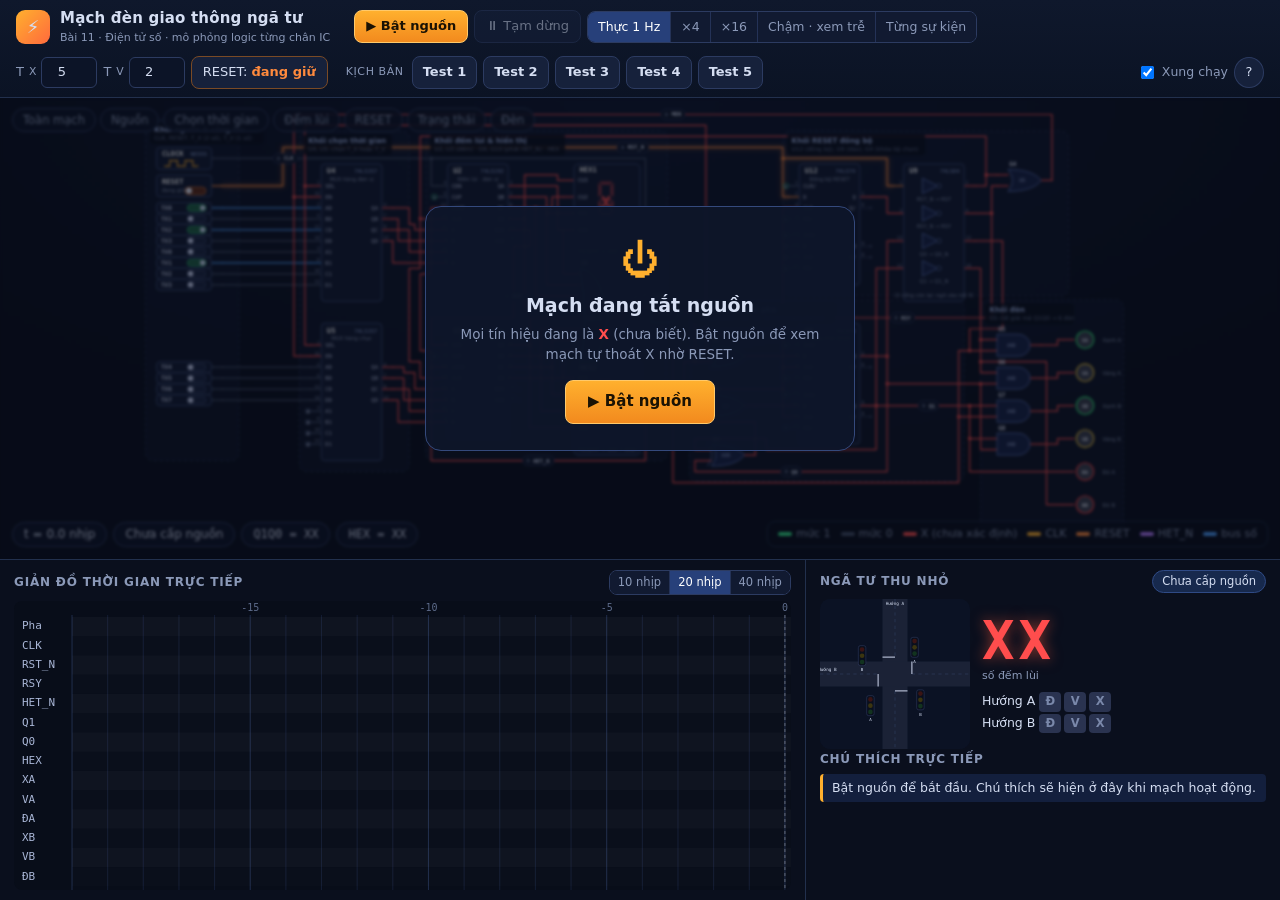
==== index.html @ ba851fd9 "Thêm mô phỏng sống mạch đèn giao thông ngã tư (Bài 11 – ĐTS) Web tĩnh: sơ đồ 2D chạy bằng bộ mô phỏn" ====
<!doctype html>
<html lang="vi">
<head>
<meta charset="utf-8">
<meta name="viewport" content="width=device-width,initial-scale=1">
<title>Mô phỏng sống · Mạch đèn giao thông ngã tư (Bài 11 – ĐTS)</title>
<meta name="description" content="Sơ đồ khối sống của mạch điều khiển đèn giao thông ngã tư: bộ mô phỏng logic thực chạy trên từng chân IC.">
<link rel="icon" href="data:image/svg+xml,%3Csvg xmlns=%27http://www.w3.org/2000/svg%27 viewBox=%270 0 32 32%27%3E%3Crect width=%2732%27 height=%2732%27 rx=%277%27 fill=%27%23f28a1e%27/%3E%3Cpath d=%27M18 4L8 18h7l-1 10 10-14h-7z%27 fill=%27%231a1204%27/%3E%3C/svg%3E">
<link rel="stylesheet" href="css/style.css">
<link rel="stylesheet" href="css/app.css">
</head>
<body>
<div id="app">
  <header id="top">
    <div class="brand">
      <div class="logo">⚡</div>
      <div><h1>Mạch đèn giao thông ngã tư</h1><p>Bài 11 · Điện tử số · mô phỏng logic từng chân IC</p></div>
    </div>

    <div class="ctl-group" id="runctl">
      <button id="btnPower" class="btn primary">▶ Bật nguồn</button>
      <button id="btnPause" class="btn" disabled>⏸ Tạm dừng</button>
      <div class="seg" id="speedSeg" role="group" aria-label="Tốc độ">
        <button data-mode="real" class="on" title="1 nhịp CLK / giây">Thực 1 Hz</button>
        <button data-mode="x4" title="4 nhịp / giây">×4</button>
        <button data-mode="x16" title="16 nhịp / giây">×16</button>
        <button data-mode="slow" title="Chậm: nhìn rõ độ trễ lan truyền của từng cổng">Chậm · xem trễ</button>
        <button data-mode="step" title="Bước từng sự kiện">Từng sự kiện</button>
      </div>
      <button id="btnStep" class="btn" hidden>⏭ Sự kiện kế</button>
      <button id="btnEdge" class="btn" hidden>⏭ Cạnh CLK kế</button>
    </div>

    <div class="ctl-group" id="paramctl">
      <label class="fld">T<sub>X</sub> <input id="inTX" type="number" min="1" max="99" value="5"></label>
      <label class="fld">T<sub>V</sub> <input id="inTV" type="number" min="1" max="9" value="2"></label>
      <button id="btnReset" class="btn warn" title="Giữ / nhả RESET">RESET: <b>đang giữ</b></button>
    </div>

    <div class="ctl-group" id="testctl">
      <span class="lbl">Kịch bản</span>
      <button class="btn test" data-test="1">Test 1</button>
      <button class="btn test" data-test="2">Test 2</button>
      <button class="btn test" data-test="3">Test 3</button>
      <button class="btn test" data-test="4">Test 4</button>
      <button class="btn test" data-test="5">Test 5</button>
    </div>
    <div class="ctl-group right">
      <label class="chk"><input id="chkPulse" type="checkbox" checked> Xung chạy</label>
      <button id="btnHelp" class="btn ghost">?</button>
    </div>
  </header>

  <main>
    <section id="circuitWrap">
      <svg id="circuit" role="img" aria-label="Sơ đồ mạch đèn giao thông"></svg>

      <div id="statusStrip">
        <span class="chip" id="stTime">t = 0 nhịp</span>
        <span class="chip" id="stPhase">Chưa cấp nguồn</span>
        <span class="chip mono" id="stState">Q1Q0 = XX</span>
        <span class="chip mono" id="stCount">HEX = XX</span>
      </div>

      <div id="zoomBar">
        <button data-focus="">Toàn mạch</button>
        <button data-focus="src">Nguồn</button>
        <button data-focus="mux">Chọn thời gian</button>
        <button data-focus="cnt">Đếm lùi</button>
        <button data-focus="rst">RESET</button>
        <button data-focus="sta">Trạng thái</button>
        <button data-focus="led">Đèn</button>
      </div>

      <div id="legend">
        <span><i style="background:#35e58a"></i>mức 1</span>
        <span><i style="background:#445069"></i>mức 0</span>
        <span><i class="xb" style="background:#ff4d4d"></i>X (chưa xác định)</span>
        <span><i style="background:#ffb02e"></i>CLK</span>
        <span><i style="background:#ff8a3d"></i>RESET</span>
        <span><i style="background:#b57cff"></i>HET_N</span>
        <span><i style="background:#4ea1ff"></i>bus số</span>
      </div>

      <aside id="card" hidden>
        <button id="cardClose" aria-label="Đóng">×</button>
        <div id="cardBody"></div>
      </aside>

      <div id="powerOverlay">
        <div class="pw">
          <div class="pw-ico">⏻</div>
          <h2>Mạch đang tắt nguồn</h2>
          <p>Mọi tín hiệu đang là <b class="x">X</b> (chưa biết). Bật nguồn để xem mạch tự thoát X nhờ RESET.</p>
          <button id="btnPower2" class="btn primary big">▶ Bật nguồn</button>
        </div>
      </div>
    </section>

    <section id="bottom">
      <div id="timingBox" class="panel">
        <div class="ph"><h3>Giản đồ thời gian trực tiếp</h3>
          <div class="seg small" id="winSeg"><button data-win="10">10 nhịp</button><button data-win="20" class="on">20 nhịp</button><button data-win="40">40 nhịp</button></div>
        </div>
        <canvas id="timing"></canvas>
      </div>

      <div id="sideBox" class="panel">
        <div class="ph"><h3>Ngã tư thu nhỏ</h3><span id="phaseTag" class="tag">—</span></div>
        <div id="isecRow">
          <svg id="isec" viewBox="0 0 360 360"></svg>
          <div id="isecInfo">
            <div class="big-hex" id="bigHex">--</div>
            <div class="cap" id="bigCap">số đếm lùi</div>
            <div id="lampText"></div>
          </div>
        </div>
        <div class="ph"><h3>Chú thích trực tiếp</h3></div>
        <ul id="captions"></ul>
      </div>
    </section>
  </main>
</div>

<div id="tip" hidden></div>
<div id="helpModal" hidden>
  <div class="modal">
    <button id="helpClose" class="x" aria-label="Đóng">×</button>
    <h2>Cách xem sơ đồ sống</h2>
    <ul>
      <li><b>Bật nguồn</b>: mọi dây ban đầu là <span class="redx">X</span> (chưa biết); mạch đang bị giữ RESET nên sau 2–3 nhịp tất cả về giá trị rõ ràng.</li>
      <li><b>Màu dây</b>: xanh lá = mức 1, xám = mức 0, đỏ nhấp nháy = X. CLK màu hổ phách, RESET màu cam, HET_N màu tím, bus số màu xanh dương.</li>
      <li><b>Chạm vào IC hoặc dây</b> để mở thẻ chi tiết (chức năng, bảng chân đang sống). Bấm vào huy hiệu tròn trên dây để xem một tín hiệu.</li>
      <li><b>Công tắc</b> TX/TV và nút RESET ở cột trái bấm được, như trên LogicWorks. Ô T<sub>X</sub>, T<sub>V</sub> trên thanh điều khiển cũng đặt các công tắc này.</li>
      <li><b>Chậm · xem trễ</b>: bỏ qua khoảng lặng, chỉ chạy chậm khi còn tín hiệu đang lan truyền để thấy từng cổng đổi theo độ trễ. <b>Từng sự kiện</b>: bấm để đi tới sự kiện kế tiếp.</li>
      <li><b>Test 1–5</b> chạy lại các kịch bản kiểm thử trong báo cáo, đồng thời tự kiểm tra kết quả.</li>
      <li>Cuộn chuột để phóng to, kéo để di chuyển, bấm đúp để về toàn mạch.</li>
    </ul>
  </div>
</div>

<script src="js/circuit.js"></script>
<script src="js/engine.js"></script>
<script src="js/layout.js"></script>
<script src="js/routes.js"></script>
<script src="js/render.js"></script>
<script src="js/timing.js"></script>
<script src="js/intersection.js"></script>
<script src="js/tests.js"></script>
<script src="js/app.js"></script>
</body>
</html>
---- css/style.css ----
:root{
  --bg:#0a0f1d; --panel:#111a2e; --panel2:#0e1627; --line:#22304d; --txt:#d5def2; --dim:#8b99b8; --mute:#5d6b8a;
  --amber:#ffb02e; --green:#35e58a; --blue:#4ea1ff; --purple:#b57cff; --orange:#ff8a3d; --red:#ff4d4d; --off:#445069;
}
*{box-sizing:border-box}
html,body{margin:0;height:100%;background:var(--bg);color:var(--txt);font:14px/1.45 "Inter","Segoe UI",system-ui,-apple-system,Roboto,Arial,sans-serif}
button{font:inherit;color:inherit;cursor:pointer}
code,.mono{font-family:"JetBrains Mono","Fira Code",ui-monospace,Menlo,Consolas,monospace}

/* ---------- SVG sơ đồ ---------- */
svg text{font-family:"JetBrains Mono","Fira Code",ui-monospace,Menlo,Consolas,monospace;fill:var(--txt);user-select:none}
.frame-box{fill:rgba(20,32,58,.35);stroke:#2b3c60;stroke-width:1.2;stroke-dasharray:6 5}
.frame-pill{fill:#0a0f1d;opacity:.88;stroke:none;pointer-events:none}
.frame-lbl{pointer-events:none}
.frame-title{font-size:13px;font-weight:700;fill:#9fb4e6;font-family:"Inter","Segoe UI",system-ui,sans-serif}
.frame-sub{font-size:10.5px;fill:var(--mute);font-family:"Inter","Segoe UI",system-ui,sans-serif}
.ic-box,.hex-box{fill:#121b33;stroke:#40527f;stroke-width:1.5}
.comp{cursor:pointer}
.comp:hover .ic-box,.comp:hover .hex-box,.comp:hover .gate-body{stroke:#7fa7ff}
.comp.sel .ic-box,.comp.sel .hex-box,.comp.sel .gate-body{stroke:#ffd23a;stroke-width:2.4}
.ic-title{font-size:13px;font-weight:700;fill:#fff}
.ic-part{font-size:10px;fill:#8fa7dd}
.ic-sub{font-size:9.5px;fill:var(--dim);font-family:"Inter","Segoe UI",system-ui,sans-serif}
.ic-split{stroke:#2e3d63;stroke-width:1;stroke-dasharray:3 3}
.pin-name{font-size:10px;fill:#c3cdec}
.pin-num{font-size:8px;fill:#7f8db0}
.gate-body{fill:#18244a;stroke:#5a74b8;stroke-width:1.6}
.gate-xor{fill:none;stroke:#5a74b8;stroke-width:1.6}
.gate-bubble{fill:#0a0f1d;stroke:#5a74b8;stroke-width:1.5}
.gate-type{font-size:9px;fill:#9fb0dd}
.gate-id{font-size:11px;font-weight:700;fill:#e6ecff}
.tie{stroke:#5a6a8e;stroke-width:1.6}
.tie-box{fill:#18233f;stroke:#4a5b82;stroke-width:1}
.tie-box-ONE{stroke:#35e58a}.tie-box-ZERO{stroke:#5a6a8e}
.tie-txt{font-size:7.5px;fill:#d5def2;font-weight:700}
.open{stroke:#3a4666;stroke-width:1.4}.open-dot{fill:#3a4666}

/* dây */
.net .w{fill:none;stroke:var(--off);stroke-width:2.2;stroke-linejoin:round;stroke-linecap:round;pointer-events:none}
.net .g{fill:none;stroke:var(--on);stroke-width:7;opacity:0;stroke-linejoin:round;pointer-events:none;filter:url(#glow)}
.net .hit{fill:none;stroke:transparent;stroke-width:10;pointer-events:stroke;cursor:pointer}
.net .dot{fill:var(--off)}
.net[data-act="1"] .w{stroke:var(--on)} .net[data-act="1"] .g{opacity:.28} .net[data-act="1"] .dot{fill:var(--on)}
.net[data-act="X"] .w{stroke:#ff4d4d;animation:xb .7s steps(2,start) infinite} .net[data-act="X"] .dot{fill:#ff4d4d}
.net.hl .w{stroke-width:3.6;stroke:#fff}.net.hl[data-act="1"] .w{stroke:var(--on);stroke-width:4}
@keyframes xb{50%{opacity:.25}}
.xblink{animation:xb .7s steps(2,start) infinite}

/* probe */
.probe{cursor:pointer}
.probe-box{fill:#0c1326;stroke:#3a4a78;stroke-width:1}
.probe-txt{font-size:10px;fill:#e0e8ff;font-weight:600}
.probe-dot{fill:#3b4660}
.probe:hover .probe-box{stroke:#9bb8ff}

/* LED 7 đoạn */
.seg{fill:#241a1a;stroke:none}
.seg.on{fill:#ff5b3a;filter:drop-shadow(0 0 4px #ff5b3a)}
.seg.segx{fill:#ff4d4d;opacity:.5;animation:xb .7s steps(2,start) infinite}
.hex-x{font-size:30px;fill:#ff4d4d;font-weight:700}
/* đèn */
.lamp-body{stroke-width:2}.lamp-txt{font-size:10px;font-weight:700;fill:#0a0f1d;paint-order:stroke;stroke:#fff;stroke-width:0}
.lamp text.lamp-txt{fill:#e8eefc;font-size:9px}
/* nguồn */
.clk-icon{fill:none;stroke:var(--amber);stroke-width:2}
.sw-label{font-size:11px;font-weight:700;fill:#cdd8f5}
.sw-track{fill:#1a2542;stroke:#4a5b82}.sw-track.on{fill:#1f5f45;stroke:var(--green)}
.sw-knob{fill:#cfd9f7}
.btn-track{fill:#2b3558;stroke:#6b7aa6}.btn-track.held{fill:#5a2a1a;stroke:var(--orange)}.btn-track.rel{fill:#1f5f45;stroke:var(--green)}
.btn-knob{fill:#e7eeff}
.pulse{pointer-events:none;filter:drop-shadow(0 0 3px currentColor)}

/* ---------- khung trang ---------- */
#app{display:grid;grid-template-rows:auto 1fr;height:100vh}
---- css/app.css ----
#app{display:grid;grid-template-rows:auto 1fr;height:100vh;min-height:640px}
#top{display:flex;flex-wrap:wrap;gap:10px 18px;align-items:center;padding:8px 16px;background:linear-gradient(#0f182c,#0b1324);border-bottom:1px solid var(--line)}
.brand{display:flex;gap:10px;align-items:center;margin-right:6px}
.logo{width:34px;height:34px;border-radius:9px;background:linear-gradient(135deg,#ffb02e,#ff6a3d);display:grid;place-items:center;font-size:18px}
.brand h1{margin:0;font-size:15px;letter-spacing:.2px}.brand p{margin:0;font-size:11px;color:var(--dim)}
.ctl-group{display:flex;gap:6px;align-items:center;flex-wrap:wrap}.ctl-group.right{margin-left:auto}
.lbl{font-size:11px;color:var(--dim);text-transform:uppercase;letter-spacing:.6px;margin-right:2px}
.btn{background:#16213b;border:1px solid #2c3b61;border-radius:8px;padding:6px 11px;font-size:13px;transition:.15s}
.btn:hover:not(:disabled){background:#1e2c4d;border-color:#4a6199}
.btn:disabled{opacity:.45;cursor:default}
.btn.primary{background:linear-gradient(#ffb02e,#f28a1e);border-color:#ffc96a;color:#1a1204;font-weight:700}
.btn.primary:hover:not(:disabled){background:linear-gradient(#ffc050,#ff9a2e)}
.btn.warn{border-color:#7a4a25}.btn.warn b{color:var(--orange)}.btn.warn.rel b{color:var(--green)}
.btn.test{padding:6px 10px;font-weight:600}.btn.test.run{border-color:var(--amber);color:var(--amber)}
.btn.ghost{width:30px;padding:5px 0;border-radius:50%}
.btn.big{font-size:15px;padding:10px 22px}
.seg{display:inline-flex;border:1px solid #2c3b61;border-radius:8px;overflow:hidden}
.seg button{background:#111a31;border:0;border-right:1px solid #243257;padding:6px 10px;font-size:12.5px;color:var(--dim)}
.seg button:last-child{border-right:0}.seg button.on{background:#27407a;color:#fff}.seg button:hover:not(.on){background:#17233f}
.seg.small button{padding:3px 8px;font-size:11.5px}
.fld{display:flex;align-items:center;gap:5px;font-size:13px;color:var(--dim)}
.fld input{width:56px;background:#0c1427;border:1px solid #2c3b61;border-radius:6px;color:var(--txt);padding:5px 6px;font:inherit;text-align:center}
.chk{font-size:12.5px;color:var(--dim);display:flex;gap:5px;align-items:center}

main{display:grid;grid-template-rows:minmax(380px,1fr) 340px;min-height:0}
#circuitWrap{position:relative;min-height:0;background:radial-gradient(1200px 500px at 50% 0%,#0e1730,#0a0f1d 70%);border-bottom:1px solid var(--line);overflow:hidden}
#circuit{width:100%;height:100%;display:block;cursor:grab;touch-action:none}
#circuit:active{cursor:grabbing}
#statusStrip{position:absolute;left:12px;bottom:12px;display:flex;gap:6px;flex-wrap:wrap}
.chip{background:rgba(14,22,42,.9);border:1px solid #2c3b61;border-radius:999px;padding:3px 11px;font-size:12px}
#zoomBar{position:absolute;left:12px;top:10px;display:flex;gap:4px;flex-wrap:wrap}
#zoomBar button{background:rgba(14,22,42,.88);border:1px solid #2c3b61;border-radius:999px;padding:3px 10px;font-size:11.5px;color:var(--dim)}
#zoomBar button:hover{color:#fff;border-color:#4a6199}
#legend{position:absolute;right:12px;bottom:12px;display:flex;gap:10px;font-size:11px;color:var(--dim);background:rgba(10,15,29,.78);padding:4px 10px;border-radius:8px;border:1px solid #1c2845}
#legend i{display:inline-block;width:14px;height:4px;border-radius:2px;margin-right:4px;vertical-align:middle}
#legend i.xb{animation:xb .7s steps(2,start) infinite}
#card{position:absolute;top:44px;right:12px;width:350px;max-height:calc(100% - 100px);overflow:auto;background:rgba(14,22,42,.97);border:1px solid #34497c;border-radius:12px;padding:14px 16px;box-shadow:0 12px 40px rgba(0,0,0,.5);z-index:5}
#card h4{margin:0 0 2px;font-size:16px}#card .sub{color:var(--dim);font-size:12px;margin-bottom:8px}
#card p{margin:6px 0;font-size:13px}
#cardClose{position:absolute;right:8px;top:6px;background:none;border:0;color:var(--dim);font-size:22px;line-height:1}
#card table{width:100%;border-collapse:collapse;font-size:12px;margin-top:6px}
#card td,#card th{padding:3px 6px;border-bottom:1px solid #1d2a47;text-align:left}
#card th{color:var(--dim);font-weight:500}
.v0{color:#8b99b8}.v1{color:var(--green);font-weight:700}.vX{color:var(--red);font-weight:700}
.ok{color:var(--green)}.bad{color:var(--red)}
.checks{list-style:none;padding:0;margin:8px 0}.checks li{padding:3px 0 3px 22px;position:relative;font-size:12.5px}
.checks li:before{content:"✓";position:absolute;left:0;color:var(--green);font-weight:700}.checks li.bad:before{content:"✗";color:var(--red)}
.seg7{font-size:11px}
#powerOverlay{position:absolute;inset:0;background:rgba(6,10,20,.55);backdrop-filter:blur(1.5px);display:grid;place-items:center;z-index:8}
#powerOverlay.hide{display:none}
.pw{background:rgba(14,22,42,.96);border:1px solid #34497c;border-radius:16px;padding:26px 34px;text-align:center;max-width:430px}
.pw-ico{font-size:38px;color:var(--amber)}.pw h2{margin:4px 0 6px;font-size:19px}.pw p{color:var(--dim);margin:0 0 16px;font-size:13.5px}.pw .x{color:var(--red)}
.redx{color:var(--red);font-weight:700}

#bottom{display:grid;grid-template-columns:minmax(0,1.7fr) minmax(360px,1fr);gap:0;min-height:0}
.panel{padding:8px 14px 10px;min-height:0;display:flex;flex-direction:column;border-right:1px solid var(--line)}
.panel:last-child{border-right:0}
.ph{display:flex;align-items:center;justify-content:space-between;gap:8px;margin:2px 0 6px}
.ph h3{margin:0;font-size:12px;text-transform:uppercase;letter-spacing:.8px;color:var(--dim);font-weight:600}
#timing{flex:1;width:100%;min-height:0;border-radius:8px;background:#080d19}
.tag{font-size:11.5px;padding:2px 9px;border-radius:999px;background:#17294d;border:1px solid #2f4a85}
#sideBox{overflow:hidden}
#isecRow{display:flex;gap:12px;align-items:center}
#isec{width:150px;height:150px;flex:none;border-radius:10px;background:#0b1224}
#isecInfo{flex:1;min-width:0}
.big-hex{font:700 54px/1 "JetBrains Mono",ui-monospace,monospace;color:#ff5b3a;text-shadow:0 0 14px rgba(255,91,58,.55);letter-spacing:4px}
.big-hex.x{color:var(--red);animation:xb .7s steps(2,start) infinite}
.cap{font-size:11px;color:var(--dim);margin-bottom:6px}
#lampText{font-size:12.5px;line-height:1.7}
.lt{display:inline-block;min-width:22px;text-align:center;border-radius:4px;padding:0 4px;margin-right:3px;font-weight:700;font-size:11.5px;color:#0a0f1d}
.lt.g{background:#2bff7a}.lt.y{background:#ffd23a}.lt.r{background:#ff4040}.lt.n{background:#2a3350;color:#7a88aa}
#captions{list-style:none;margin:0;padding:0;font-size:12.5px;display:flex;flex-direction:column;gap:5px;flex:1;min-height:0;overflow:auto}
#captions li{padding:5px 9px;background:#0e1730;border-left:3px solid #35508f;border-radius:4px;animation:fadein .35s}
#captions li:first-child{border-left-color:var(--amber);background:#131f3d}
#captions li .t{color:var(--mute);font-family:ui-monospace,monospace;font-size:11px;margin-right:6px}
@keyframes fadein{from{opacity:0;transform:translateY(-4px)}to{opacity:1}}
#tip{position:fixed;z-index:30;pointer-events:none;background:#0b1326;border:1px solid #3a5190;border-radius:8px;padding:6px 10px;font-size:12px;max-width:260px;box-shadow:0 6px 20px rgba(0,0,0,.5)}
#tip b{color:#fff}
#helpModal{position:fixed;inset:0;background:rgba(5,8,16,.7);display:grid;place-items:center;z-index:40}
#helpModal[hidden]{display:none}
.modal{background:#101a31;border:1px solid #34497c;border-radius:14px;padding:22px 26px;max-width:640px;position:relative}
.modal h2{margin:0 0 8px}.modal li{margin:7px 0;color:#c4cfe8}.modal .x{position:absolute;right:12px;top:8px;background:none;border:0;color:var(--dim);font-size:24px}
[hidden]{display:none!important}
@media (max-width:1100px){#bottom{grid-template-columns:1fr}main{grid-template-rows:minmax(340px,60vh) auto}#app{height:auto}}
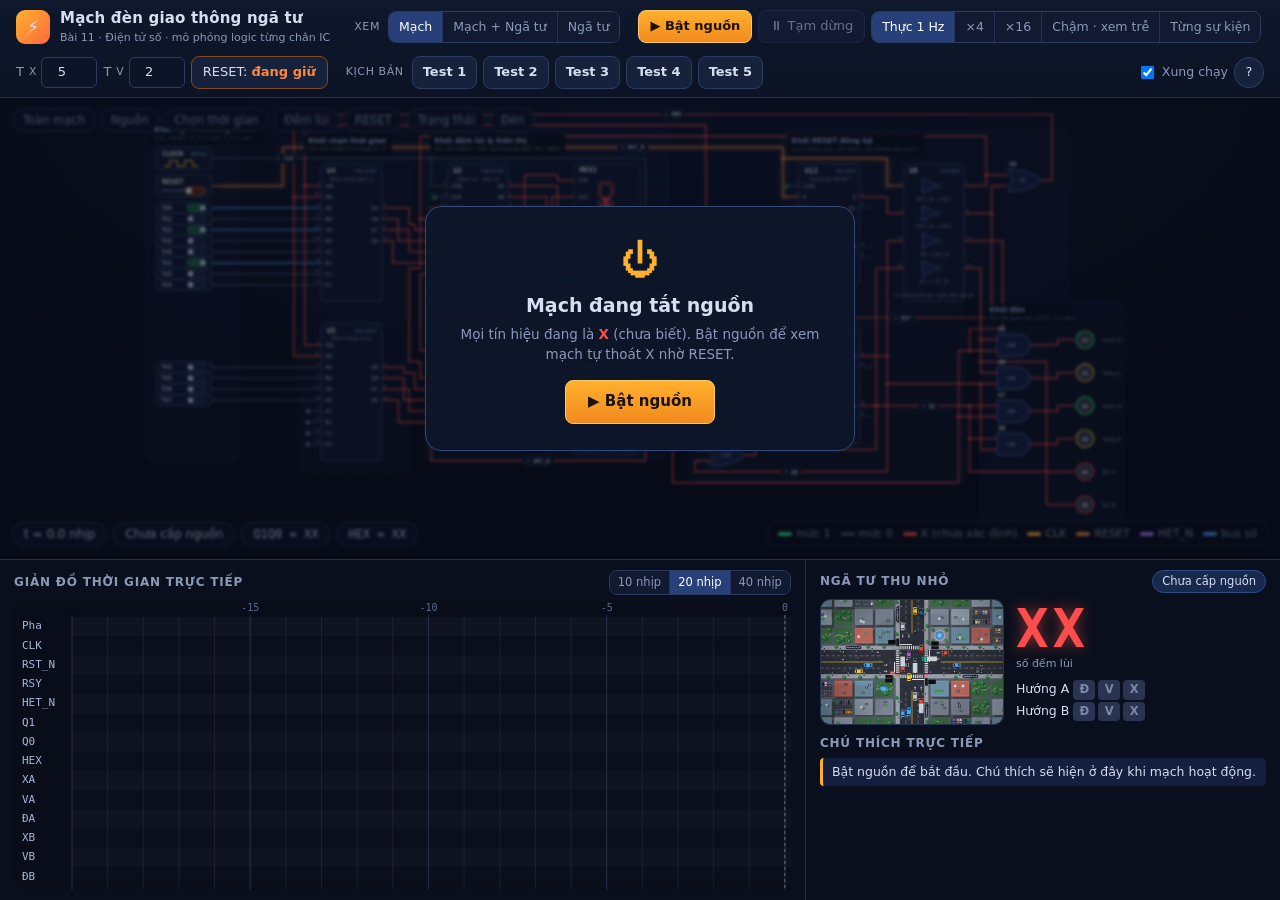
==== commit b263207f: "Ngã tư 2D canvas sống động + chế độ xem Mạch/Song song/Ngã tư - scene.js thay intersection.js: xe nh" ====
--- a/index.html
+++ b/index.html
@@ -15,6 +15,15 @@
     <div class="brand">
       <div class="logo">⚡</div>
       <div><h1>Mạch đèn giao thông ngã tư</h1><p>Bài 11 · Điện tử số · mô phỏng logic từng chân IC</p></div>
+    </div>
+
+    <div class="ctl-group" id="viewctl">
+      <span class="lbl">Xem</span>
+      <div class="seg" id="viewSeg" role="group" aria-label="Chế độ xem">
+        <button data-view="circuit" class="on" title="Sơ đồ mạch là chính, ngã tư thu nhỏ ở góc dưới">Mạch</button>
+        <button data-view="split" title="Mạch và ngã tư cùng kích thước, đặt cạnh nhau">Mạch + Ngã tư</button>
+        <button data-view="city" title="Ngã tư toàn màn hình">Ngã tư</button>
+      </div>
     </div>
 
     <div class="ctl-group" id="runctl">
@@ -51,7 +60,7 @@
     </div>
   </header>
 
-  <main>
+  <main id="main" class="view-circuit">
     <section id="circuitWrap">
       <svg id="circuit" role="img" aria-label="Sơ đồ mạch đèn giao thông"></svg>
 
@@ -97,6 +106,24 @@
       </div>
     </section>
 
+    <section id="scenePanel">
+      <canvas id="sceneBig" aria-label="Mô phỏng ngã tư"></canvas>
+      <div id="sceneBar">
+        <span class="lbl">Thời điểm</span>
+        <div class="seg small" id="todSeg"><button data-tod="0" class="on">Ngày</button><button data-tod="1">Chiều</button><button data-tod="2">Đêm</button></div>
+        <span class="lbl">Mật độ xe</span>
+        <div class="seg small" id="denSeg"><button data-den="0">Thưa</button><button data-den="1" class="on">Vừa</button><button data-den="2">Đông</button></div>
+        <label class="chk"><input id="chkRain" type="checkbox"> Mưa</label>
+        <label class="chk"><input id="chkPeds" type="checkbox" checked> Người đi bộ</label>
+      </div>
+      <div id="sceneHud">
+        <div class="hud-title">Đèn lấy trực tiếp từ mạch</div>
+        <div class="hud-main"><div id="hudHex" class="big-hex">--</div><div id="hudLamps"></div></div>
+        <div id="hudPhase" class="tag">—</div>
+        <div id="hudStats"></div>
+      </div>
+    </section>
+
     <section id="bottom">
       <div id="timingBox" class="panel">
         <div class="ph"><h3>Giản đồ thời gian trực tiếp</h3>
@@ -108,7 +135,7 @@
       <div id="sideBox" class="panel">
         <div class="ph"><h3>Ngã tư thu nhỏ</h3><span id="phaseTag" class="tag">—</span></div>
         <div id="isecRow">
-          <svg id="isec" viewBox="0 0 360 360"></svg>
+          <canvas id="sceneMini" title="Bấm để mở rộng"></canvas>
           <div id="isecInfo">
             <div class="big-hex" id="bigHex">--</div>
             <div class="cap" id="bigCap">số đếm lùi</div>
@@ -145,7 +172,7 @@
 <script src="js/routes.js"></script>
 <script src="js/render.js"></script>
 <script src="js/timing.js"></script>
-<script src="js/intersection.js"></script>
+<script src="js/scene.js"></script>
 <script src="js/tests.js"></script>
 <script src="js/app.js"></script>
 </body>
--- a/css/app.css
+++ b/css/app.css
@@ -22,7 +22,27 @@
 .fld input{width:56px;background:#0c1427;border:1px solid #2c3b61;border-radius:6px;color:var(--txt);padding:5px 6px;font:inherit;text-align:center}
 .chk{font-size:12.5px;color:var(--dim);display:flex;gap:5px;align-items:center}
 
-main{display:grid;grid-template-rows:minmax(380px,1fr) 340px;min-height:0}
+main{display:grid;min-height:0}
+main.view-circuit{grid-template-columns:minmax(0,1fr);grid-template-rows:minmax(380px,1fr) 340px;grid-template-areas:"c" "b"}
+main.view-split{grid-template-columns:minmax(0,1fr) minmax(0,1fr);grid-template-rows:minmax(0,1fr) 250px;grid-template-areas:"c s" "b b"}
+main.view-city{grid-template-columns:minmax(0,1fr);grid-template-rows:minmax(0,1fr) 250px;grid-template-areas:"s" "b"}
+#circuitWrap{grid-area:c}#scenePanel{grid-area:s}#bottom{grid-area:b}
+.view-circuit #scenePanel,.view-city #circuitWrap{display:none}
+.view-split #circuitWrap{border-right:1px solid var(--line)}
+.view-split #legend{display:none}
+#scenePanel{position:relative;min-height:0;min-width:0;overflow:hidden;background:#0a0f1d;border-bottom:1px solid var(--line)}
+#sceneBig{position:absolute;inset:0;width:100%;height:100%;display:block}
+#sceneBar{position:absolute;left:12px;top:10px;right:12px;display:flex;gap:8px 12px;flex-wrap:wrap;align-items:center;pointer-events:none}
+#sceneBar>*{pointer-events:auto;background:rgba(14,22,42,.88)}
+#sceneBar .lbl{padding:3px 8px;border-radius:999px;border:1px solid #2c3b61;margin:0}
+#sceneBar .chk{padding:3px 10px;border-radius:999px;border:1px solid #2c3b61}
+#sceneHud{position:absolute;left:12px;bottom:12px;background:rgba(10,16,32,.88);border:1px solid #2c3b61;border-radius:12px;padding:8px 12px;min-width:190px}
+.hud-title{font-size:10.5px;text-transform:uppercase;letter-spacing:.7px;color:var(--dim);margin-bottom:4px}
+.hud-main{display:flex;gap:14px;align-items:center}
+#sceneHud .big-hex{font-size:40px}
+#hudLamps{font-size:12.5px;line-height:1.8}
+#hudStats{font-size:11.5px;color:var(--dim);margin-top:5px}
+#hudPhase{display:inline-block;margin-top:6px}
 #circuitWrap{position:relative;min-height:0;background:radial-gradient(1200px 500px at 50% 0%,#0e1730,#0a0f1d 70%);border-bottom:1px solid var(--line);overflow:hidden}
 #circuit{width:100%;height:100%;display:block;cursor:grab;touch-action:none}
 #circuit:active{cursor:grabbing}
@@ -60,8 +80,10 @@
 #timing{flex:1;width:100%;min-height:0;border-radius:8px;background:#080d19}
 .tag{font-size:11.5px;padding:2px 9px;border-radius:999px;background:#17294d;border:1px solid #2f4a85}
 #sideBox{overflow:hidden}
-#isecRow{display:flex;gap:12px;align-items:center}
-#isec{width:150px;height:150px;flex:none;border-radius:10px;background:#0b1224}
+#isecRow{display:flex;gap:12px;align-items:center;margin-bottom:8px}
+#sceneMini{width:184px;height:126px;flex:none;border-radius:10px;background:#0b1224;cursor:pointer;border:1px solid #243257}
+#sceneMini:hover{border-color:#4a6199}
+.view-split #sceneMini,.view-city #sceneMini{display:none}
 #isecInfo{flex:1;min-width:0}
 .big-hex{font:700 54px/1 "JetBrains Mono",ui-monospace,monospace;color:#ff5b3a;text-shadow:0 0 14px rgba(255,91,58,.55);letter-spacing:4px}
 .big-hex.x{color:var(--red);animation:xb .7s steps(2,start) infinite}
@@ -81,4 +103,7 @@
 .modal{background:#101a31;border:1px solid #34497c;border-radius:14px;padding:22px 26px;max-width:640px;position:relative}
 .modal h2{margin:0 0 8px}.modal li{margin:7px 0;color:#c4cfe8}.modal .x{position:absolute;right:12px;top:8px;background:none;border:0;color:var(--dim);font-size:24px}
 [hidden]{display:none!important}
-@media (max-width:1100px){#bottom{grid-template-columns:1fr}main{grid-template-rows:minmax(340px,60vh) auto}#app{height:auto}}
+@media (max-width:1100px){#bottom{grid-template-columns:1fr}#app{height:auto}
+main.view-circuit{grid-template-rows:minmax(340px,60vh) auto}
+main.view-split{grid-template-columns:1fr;grid-template-rows:minmax(320px,50vh) minmax(320px,50vh) auto;grid-template-areas:"c" "s" "b"}
+main.view-city{grid-template-rows:minmax(420px,70vh) auto}}
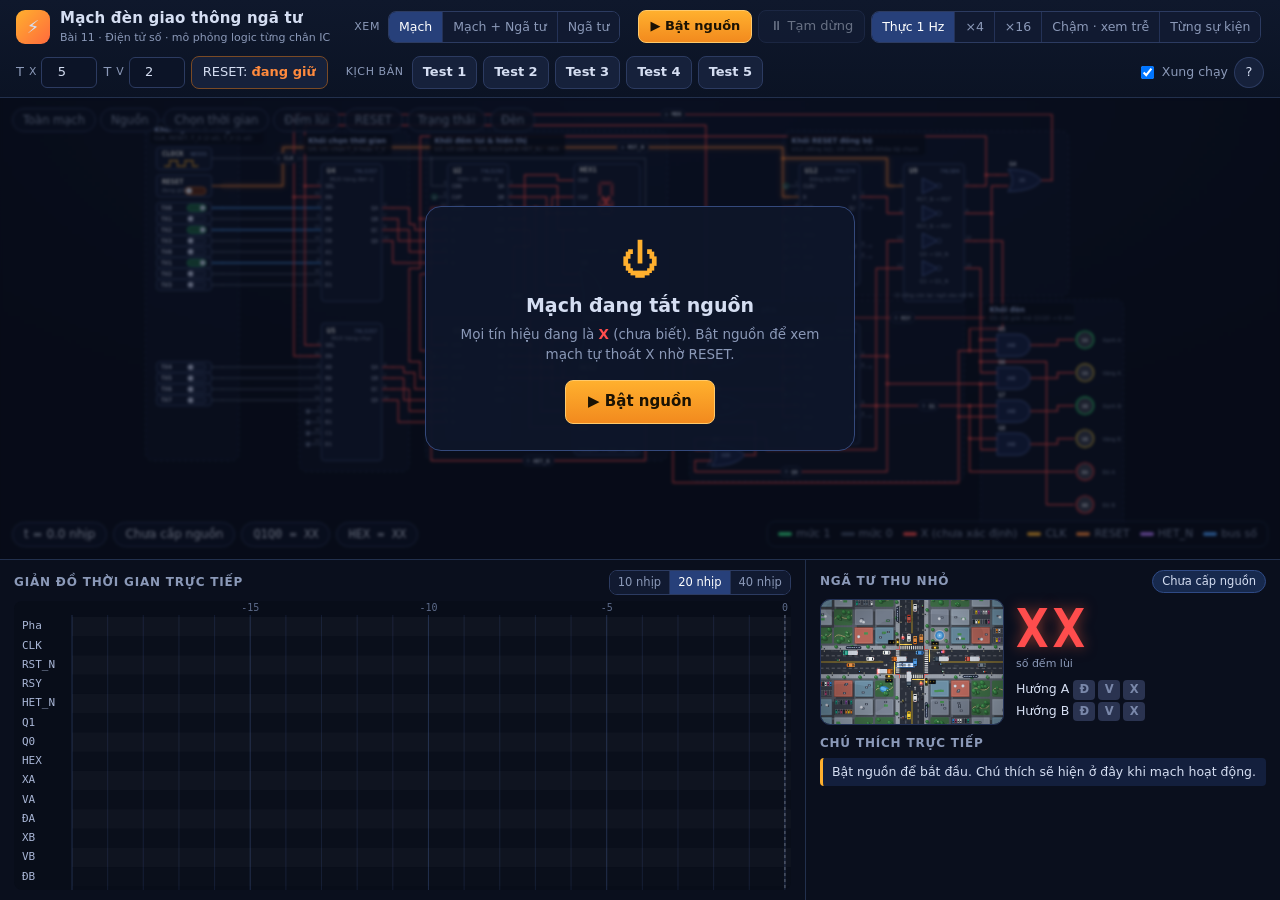
==== commit 2d72dc0d: "Sửa lỗi bộ nhớ đệm làm nút Bật nguồn không chạy sau khi cập nhật JS/CSS cũ bị trình duyệt giữ 1 giờ " ====
--- a/index.html
+++ b/index.html
@@ -6,8 +6,8 @@
 <title>Mô phỏng sống · Mạch đèn giao thông ngã tư (Bài 11 – ĐTS)</title>
 <meta name="description" content="Sơ đồ khối sống của mạch điều khiển đèn giao thông ngã tư: bộ mô phỏng logic thực chạy trên từng chân IC.">
 <link rel="icon" href="data:image/svg+xml,%3Csvg xmlns=%27http://www.w3.org/2000/svg%27 viewBox=%270 0 32 32%27%3E%3Crect width=%2732%27 height=%2732%27 rx=%277%27 fill=%27%23f28a1e%27/%3E%3Cpath d=%27M18 4L8 18h7l-1 10 10-14h-7z%27 fill=%27%231a1204%27/%3E%3C/svg%3E">
-<link rel="stylesheet" href="css/style.css">
-<link rel="stylesheet" href="css/app.css">
+<link rel="stylesheet" href="css/style.css?v=3">
+<link rel="stylesheet" href="css/app.css?v=3">
 </head>
 <body>
 <div id="app">
@@ -166,14 +166,14 @@
   </div>
 </div>
 
-<script src="js/circuit.js"></script>
-<script src="js/engine.js"></script>
-<script src="js/layout.js"></script>
-<script src="js/routes.js"></script>
-<script src="js/render.js"></script>
-<script src="js/timing.js"></script>
-<script src="js/scene.js"></script>
-<script src="js/tests.js"></script>
-<script src="js/app.js"></script>
+<script src="js/circuit.js?v=3"></script>
+<script src="js/engine.js?v=3"></script>
+<script src="js/layout.js?v=3"></script>
+<script src="js/routes.js?v=3"></script>
+<script src="js/render.js?v=3"></script>
+<script src="js/timing.js?v=3"></script>
+<script src="js/scene.js?v=3"></script>
+<script src="js/tests.js?v=3"></script>
+<script src="js/app.js?v=3"></script>
 </body>
 </html>
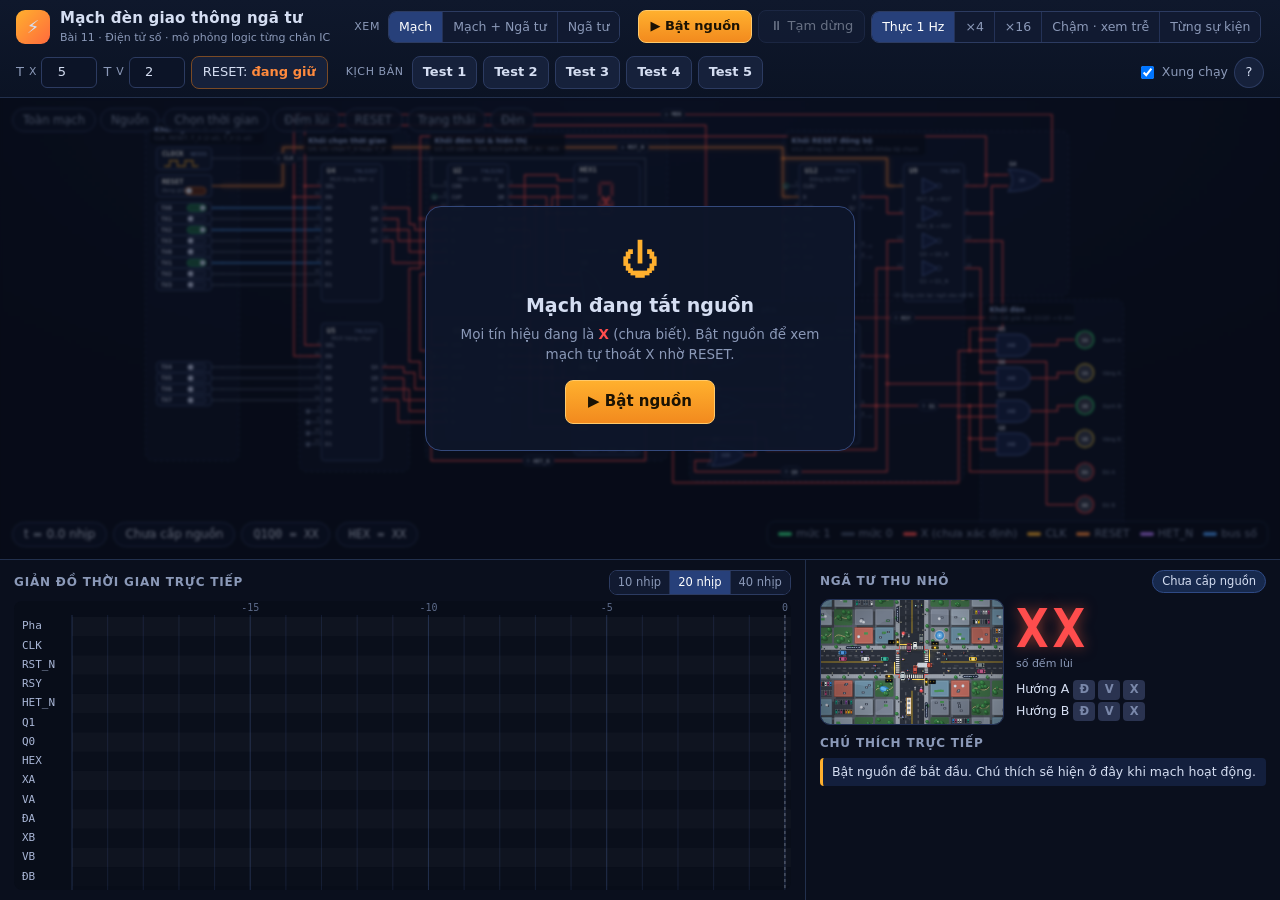
==== commit 9723097b: "Đèn đỏ đếm liên tục 7→1 (T_X + T_V) thay vì 5→0 rồi 2→0 Số trên đèn xanh/vàng vẫn là số đếm của mạch" ====
--- a/index.html
+++ b/index.html
@@ -6,8 +6,8 @@
 <title>Mô phỏng sống · Mạch đèn giao thông ngã tư (Bài 11 – ĐTS)</title>
 <meta name="description" content="Sơ đồ khối sống của mạch điều khiển đèn giao thông ngã tư: bộ mô phỏng logic thực chạy trên từng chân IC.">
 <link rel="icon" href="data:image/svg+xml,%3Csvg xmlns=%27http://www.w3.org/2000/svg%27 viewBox=%270 0 32 32%27%3E%3Crect width=%2732%27 height=%2732%27 rx=%277%27 fill=%27%23f28a1e%27/%3E%3Cpath d=%27M18 4L8 18h7l-1 10 10-14h-7z%27 fill=%27%231a1204%27/%3E%3C/svg%3E">
-<link rel="stylesheet" href="css/style.css?v=3">
-<link rel="stylesheet" href="css/app.css?v=3">
+<link rel="stylesheet" href="css/style.css?v=4">
+<link rel="stylesheet" href="css/app.css?v=4">
 </head>
 <body>
 <div id="app">
@@ -166,14 +166,14 @@
   </div>
 </div>
 
-<script src="js/circuit.js?v=3"></script>
-<script src="js/engine.js?v=3"></script>
-<script src="js/layout.js?v=3"></script>
-<script src="js/routes.js?v=3"></script>
-<script src="js/render.js?v=3"></script>
-<script src="js/timing.js?v=3"></script>
-<script src="js/scene.js?v=3"></script>
-<script src="js/tests.js?v=3"></script>
-<script src="js/app.js?v=3"></script>
+<script src="js/circuit.js?v=4"></script>
+<script src="js/engine.js?v=4"></script>
+<script src="js/layout.js?v=4"></script>
+<script src="js/routes.js?v=4"></script>
+<script src="js/render.js?v=4"></script>
+<script src="js/timing.js?v=4"></script>
+<script src="js/scene.js?v=4"></script>
+<script src="js/tests.js?v=4"></script>
+<script src="js/app.js?v=4"></script>
 </body>
 </html>
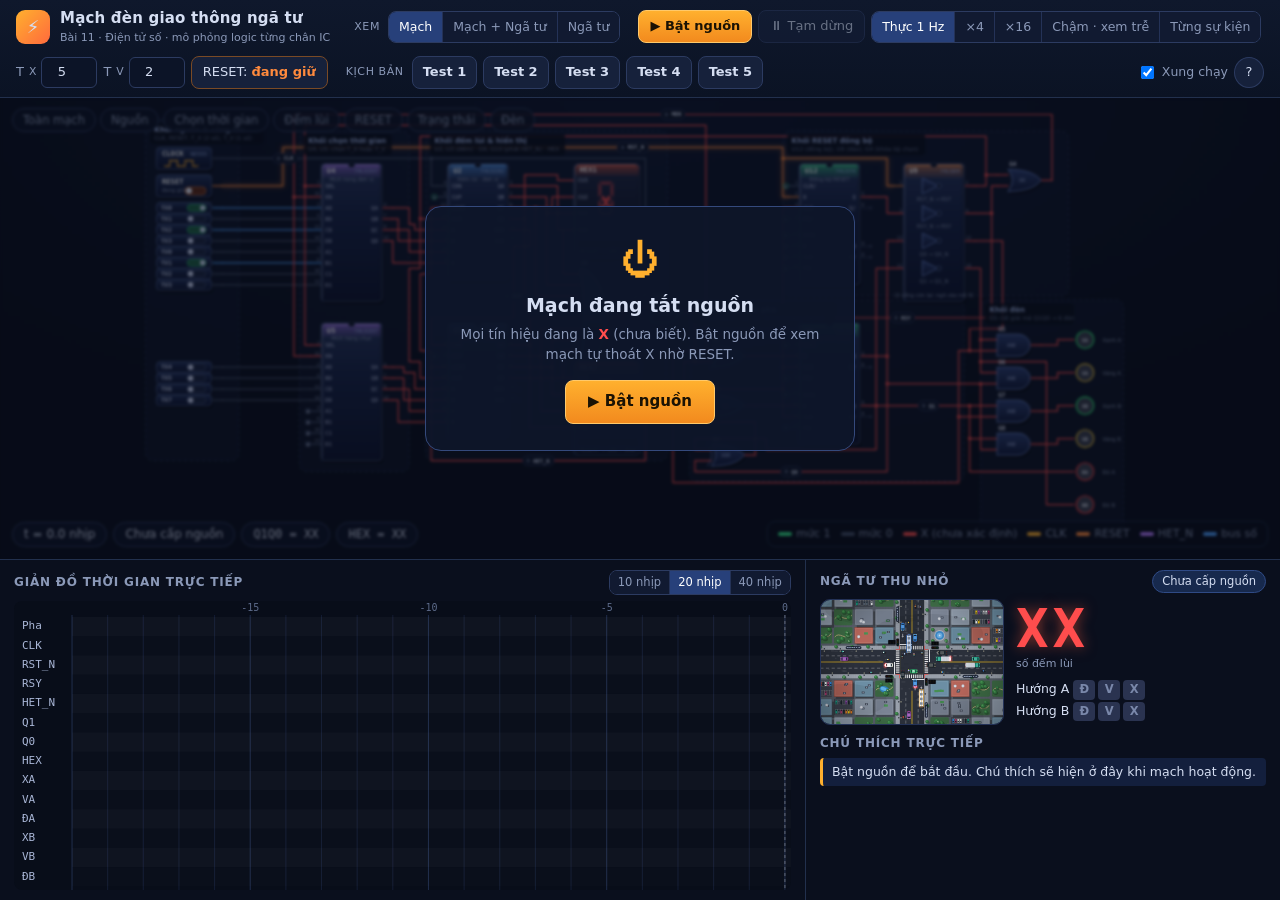
==== commit ae416b94: "IC nổi khối: đổ bóng, viền sáng/tối, dải tiêu đề màu theo loại IC, khấc pin 1 (không đụng dây) Co-Au" ====
--- a/index.html
+++ b/index.html
@@ -6,8 +6,8 @@
 <title>Mô phỏng sống · Mạch đèn giao thông ngã tư (Bài 11 – ĐTS)</title>
 <meta name="description" content="Sơ đồ khối sống của mạch điều khiển đèn giao thông ngã tư: bộ mô phỏng logic thực chạy trên từng chân IC.">
 <link rel="icon" href="data:image/svg+xml,%3Csvg xmlns=%27http://www.w3.org/2000/svg%27 viewBox=%270 0 32 32%27%3E%3Crect width=%2732%27 height=%2732%27 rx=%277%27 fill=%27%23f28a1e%27/%3E%3Cpath d=%27M18 4L8 18h7l-1 10 10-14h-7z%27 fill=%27%231a1204%27/%3E%3C/svg%3E">
-<link rel="stylesheet" href="css/style.css?v=4">
-<link rel="stylesheet" href="css/app.css?v=4">
+<link rel="stylesheet" href="css/style.css?v=5">
+<link rel="stylesheet" href="css/app.css?v=5">
 </head>
 <body>
 <div id="app">
@@ -166,14 +166,14 @@
   </div>
 </div>
 
-<script src="js/circuit.js?v=4"></script>
-<script src="js/engine.js?v=4"></script>
-<script src="js/layout.js?v=4"></script>
-<script src="js/routes.js?v=4"></script>
-<script src="js/render.js?v=4"></script>
-<script src="js/timing.js?v=4"></script>
-<script src="js/scene.js?v=4"></script>
-<script src="js/tests.js?v=4"></script>
-<script src="js/app.js?v=4"></script>
+<script src="js/circuit.js?v=5"></script>
+<script src="js/engine.js?v=5"></script>
+<script src="js/layout.js?v=5"></script>
+<script src="js/routes.js?v=5"></script>
+<script src="js/render.js?v=5"></script>
+<script src="js/timing.js?v=5"></script>
+<script src="js/scene.js?v=5"></script>
+<script src="js/tests.js?v=5"></script>
+<script src="js/app.js?v=5"></script>
 </body>
 </html>
--- a/css/style.css
+++ b/css/style.css
@@ -14,7 +14,13 @@
 .frame-lbl{pointer-events:none}
 .frame-title{font-size:13px;font-weight:700;fill:#9fb4e6;font-family:"Inter","Segoe UI",system-ui,sans-serif}
 .frame-sub{font-size:10.5px;fill:var(--mute);font-family:"Inter","Segoe UI",system-ui,sans-serif}
-.ic-box,.hex-box{fill:#121b33;stroke:#40527f;stroke-width:1.5}
+.ic-box{fill:url(#icFace);stroke:#4a5f92;stroke-width:1.4}
+.hex-box{fill:url(#hexFace);stroke:#4a5f92;stroke-width:1.4}
+.ic-shadow{fill:#000;opacity:.5;pointer-events:none}
+.ic-hi,.ic-lo,.ic-notch,.ic-head,.ic-accent{pointer-events:none}
+.ic-hi{fill:none;stroke:rgba(255,255,255,.3);stroke-width:1.2;stroke-linecap:round}
+.ic-lo{fill:none;stroke:rgba(0,0,0,.55);stroke-width:1.4;stroke-linecap:round}
+.ic-notch{fill:#070b17;stroke:#4a5f92;stroke-width:1}
 .comp{cursor:pointer}
 .comp:hover .ic-box,.comp:hover .hex-box,.comp:hover .gate-body{stroke:#7fa7ff}
 .comp.sel .ic-box,.comp.sel .hex-box,.comp.sel .gate-body{stroke:#ffd23a;stroke-width:2.4}
@@ -24,7 +30,7 @@
 .ic-split{stroke:#2e3d63;stroke-width:1;stroke-dasharray:3 3}
 .pin-name{font-size:10px;fill:#c3cdec}
 .pin-num{font-size:8px;fill:#7f8db0}
-.gate-body{fill:#18244a;stroke:#5a74b8;stroke-width:1.6}
+.gate-body{fill:url(#gateFace);stroke:#6a86cc;stroke-width:1.6}
 .gate-xor{fill:none;stroke:#5a74b8;stroke-width:1.6}
 .gate-bubble{fill:#0a0f1d;stroke:#5a74b8;stroke-width:1.5}
 .gate-type{font-size:9px;fill:#9fb0dd}
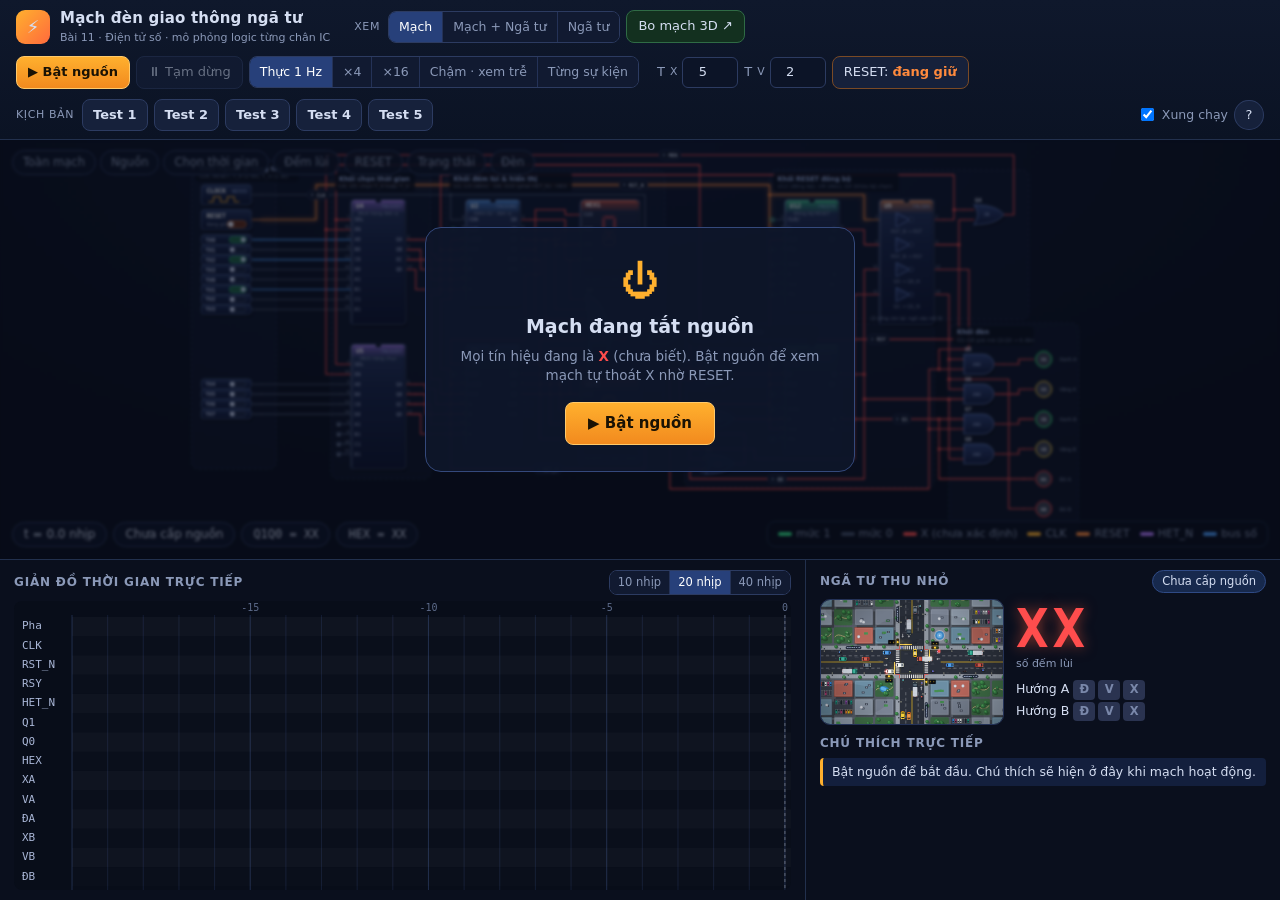
==== commit 20b8fddf: "Bo mạch in 3D: trang riêng board3d.html, đi dây 2 lớp đúng netlist gốc - tools/pcb.js: gán G1–G10 và" ====
--- a/index.html
+++ b/index.html
@@ -6,8 +6,8 @@
 <title>Mô phỏng sống · Mạch đèn giao thông ngã tư (Bài 11 – ĐTS)</title>
 <meta name="description" content="Sơ đồ khối sống của mạch điều khiển đèn giao thông ngã tư: bộ mô phỏng logic thực chạy trên từng chân IC.">
 <link rel="icon" href="data:image/svg+xml,%3Csvg xmlns=%27http://www.w3.org/2000/svg%27 viewBox=%270 0 32 32%27%3E%3Crect width=%2732%27 height=%2732%27 rx=%277%27 fill=%27%23f28a1e%27/%3E%3Cpath d=%27M18 4L8 18h7l-1 10 10-14h-7z%27 fill=%27%231a1204%27/%3E%3C/svg%3E">
-<link rel="stylesheet" href="css/style.css?v=5">
-<link rel="stylesheet" href="css/app.css?v=5">
+<link rel="stylesheet" href="css/style.css?v=6">
+<link rel="stylesheet" href="css/app.css?v=6">
 </head>
 <body>
 <div id="app">
@@ -24,6 +24,7 @@
         <button data-view="split" title="Mạch và ngã tư cùng kích thước, đặt cạnh nhau">Mạch + Ngã tư</button>
         <button data-view="city" title="Ngã tư toàn màn hình">Ngã tư</button>
       </div>
+      <a class="btn" id="lnk3d" href="board3d.html" title="Mở trang riêng: bo mạch in 3D, xoay như KiCad">Bo mạch 3D ↗</a>
     </div>
 
     <div class="ctl-group" id="runctl">
@@ -166,14 +167,14 @@
   </div>
 </div>
 
-<script src="js/circuit.js?v=5"></script>
-<script src="js/engine.js?v=5"></script>
-<script src="js/layout.js?v=5"></script>
-<script src="js/routes.js?v=5"></script>
-<script src="js/render.js?v=5"></script>
-<script src="js/timing.js?v=5"></script>
-<script src="js/scene.js?v=5"></script>
-<script src="js/tests.js?v=5"></script>
-<script src="js/app.js?v=5"></script>
+<script src="js/circuit.js?v=6"></script>
+<script src="js/engine.js?v=6"></script>
+<script src="js/layout.js?v=6"></script>
+<script src="js/routes.js?v=6"></script>
+<script src="js/render.js?v=6"></script>
+<script src="js/timing.js?v=6"></script>
+<script src="js/scene.js?v=6"></script>
+<script src="js/tests.js?v=6"></script>
+<script src="js/app.js?v=6"></script>
 </body>
 </html>
--- a/css/app.css
+++ b/css/app.css
@@ -107,3 +107,4 @@
 main.view-circuit{grid-template-rows:minmax(340px,60vh) auto}
 main.view-split{grid-template-columns:1fr;grid-template-rows:minmax(320px,50vh) minmax(320px,50vh) auto;grid-template-areas:"c" "s" "b"}
 main.view-city{grid-template-rows:minmax(420px,70vh) auto}}
+#lnk3d{text-decoration:none;color:var(--txt);border-color:#2f6b45;background:#13301f}#lnk3d:hover{background:#1a4229}
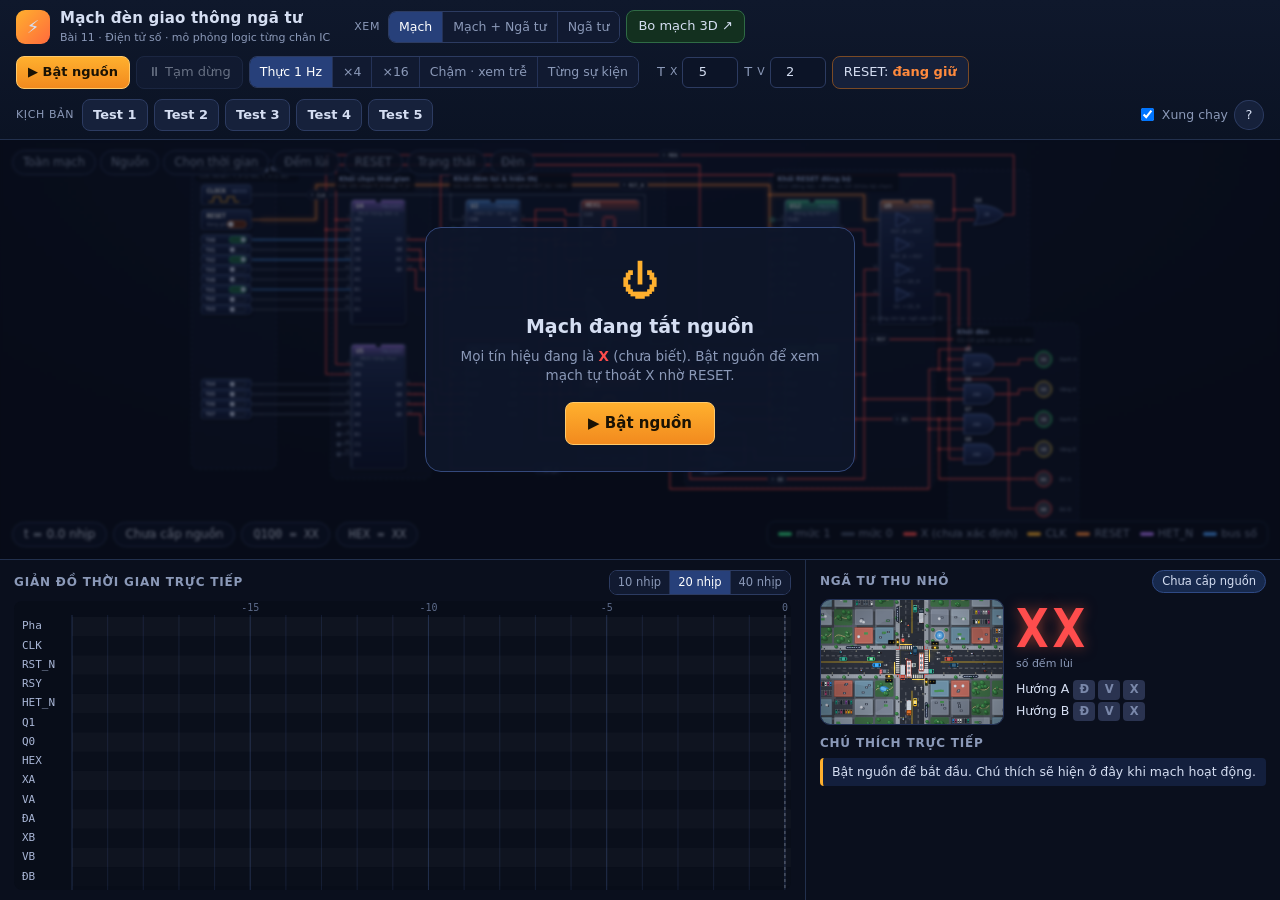
==== commit 091d9eba: "Ngã tư: đèn đỏ hiện đúng số đếm của mạch (T_X rồi T_V), bỏ cộng T_X + T_V Sửa luôn lệnh SC.setPower " ====
--- a/index.html
+++ b/index.html
@@ -6,8 +6,8 @@
 <title>Mô phỏng sống · Mạch đèn giao thông ngã tư (Bài 11 – ĐTS)</title>
 <meta name="description" content="Sơ đồ khối sống của mạch điều khiển đèn giao thông ngã tư: bộ mô phỏng logic thực chạy trên từng chân IC.">
 <link rel="icon" href="data:image/svg+xml,%3Csvg xmlns=%27http://www.w3.org/2000/svg%27 viewBox=%270 0 32 32%27%3E%3Crect width=%2732%27 height=%2732%27 rx=%277%27 fill=%27%23f28a1e%27/%3E%3Cpath d=%27M18 4L8 18h7l-1 10 10-14h-7z%27 fill=%27%231a1204%27/%3E%3C/svg%3E">
-<link rel="stylesheet" href="css/style.css?v=6">
-<link rel="stylesheet" href="css/app.css?v=6">
+<link rel="stylesheet" href="css/style.css?v=8">
+<link rel="stylesheet" href="css/app.css?v=8">
 </head>
 <body>
 <div id="app">
@@ -167,14 +167,14 @@
   </div>
 </div>
 
-<script src="js/circuit.js?v=6"></script>
-<script src="js/engine.js?v=6"></script>
-<script src="js/layout.js?v=6"></script>
-<script src="js/routes.js?v=6"></script>
-<script src="js/render.js?v=6"></script>
-<script src="js/timing.js?v=6"></script>
-<script src="js/scene.js?v=6"></script>
-<script src="js/tests.js?v=6"></script>
-<script src="js/app.js?v=6"></script>
+<script src="js/circuit.js?v=8"></script>
+<script src="js/engine.js?v=8"></script>
+<script src="js/layout.js?v=8"></script>
+<script src="js/routes.js?v=8"></script>
+<script src="js/render.js?v=8"></script>
+<script src="js/timing.js?v=8"></script>
+<script src="js/scene.js?v=8"></script>
+<script src="js/tests.js?v=8"></script>
+<script src="js/app.js?v=8"></script>
 </body>
 </html>
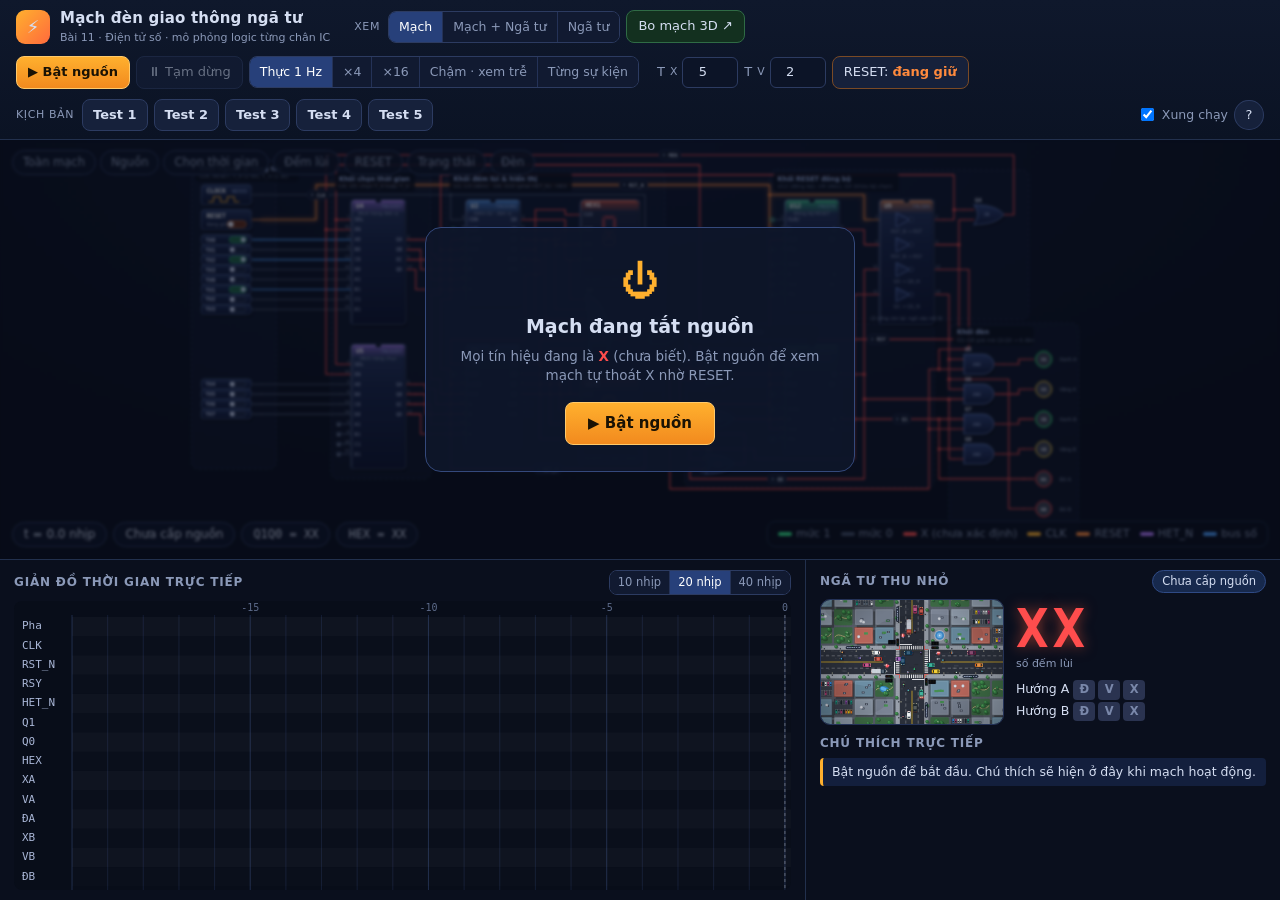
==== commit efb905b5: "Ngã tư chiếm trọn màn hình: ẩn giản đồ mặc định (nút Giản đồ), thêm nút Toàn màn hình, mobile cuộn t" ====
--- a/index.html
+++ b/index.html
@@ -6,8 +6,8 @@
 <title>Mô phỏng sống · Mạch đèn giao thông ngã tư (Bài 11 – ĐTS)</title>
 <meta name="description" content="Sơ đồ khối sống của mạch điều khiển đèn giao thông ngã tư: bộ mô phỏng logic thực chạy trên từng chân IC.">
 <link rel="icon" href="data:image/svg+xml,%3Csvg xmlns=%27http://www.w3.org/2000/svg%27 viewBox=%270 0 32 32%27%3E%3Crect width=%2732%27 height=%2732%27 rx=%277%27 fill=%27%23f28a1e%27/%3E%3Cpath d=%27M18 4L8 18h7l-1 10 10-14h-7z%27 fill=%27%231a1204%27/%3E%3C/svg%3E">
-<link rel="stylesheet" href="css/style.css?v=8">
-<link rel="stylesheet" href="css/app.css?v=8">
+<link rel="stylesheet" href="css/style.css?v=9">
+<link rel="stylesheet" href="css/app.css?v=9">
 </head>
 <body>
 <div id="app">
@@ -116,6 +116,7 @@
         <div class="seg small" id="denSeg"><button data-den="0">Thưa</button><button data-den="1" class="on">Vừa</button><button data-den="2">Đông</button></div>
         <label class="chk"><input id="chkRain" type="checkbox"> Mưa</label>
         <label class="chk"><input id="chkPeds" type="checkbox" checked> Người đi bộ</label>
+        <div class="sbtn"><button class="btn" id="btnTiming" title="Hiện/ẩn giản đồ thời gian và chú thích">Giản đồ</button><button class="btn" id="btnFull" title="Xem ngã tư toàn màn hình">⛶ Toàn màn hình</button></div>
       </div>
       <div id="sceneHud">
         <div class="hud-title">Đèn lấy trực tiếp từ mạch</div>
@@ -167,14 +168,14 @@
   </div>
 </div>
 
-<script src="js/circuit.js?v=8"></script>
-<script src="js/engine.js?v=8"></script>
-<script src="js/layout.js?v=8"></script>
-<script src="js/routes.js?v=8"></script>
-<script src="js/render.js?v=8"></script>
-<script src="js/timing.js?v=8"></script>
-<script src="js/scene.js?v=8"></script>
-<script src="js/tests.js?v=8"></script>
-<script src="js/app.js?v=8"></script>
+<script src="js/circuit.js?v=9"></script>
+<script src="js/engine.js?v=9"></script>
+<script src="js/layout.js?v=9"></script>
+<script src="js/routes.js?v=9"></script>
+<script src="js/render.js?v=9"></script>
+<script src="js/timing.js?v=9"></script>
+<script src="js/scene.js?v=9"></script>
+<script src="js/tests.js?v=9"></script>
+<script src="js/app.js?v=9"></script>
 </body>
 </html>
--- a/css/app.css
+++ b/css/app.css
@@ -25,7 +25,10 @@
 main{display:grid;min-height:0}
 main.view-circuit{grid-template-columns:minmax(0,1fr);grid-template-rows:minmax(380px,1fr) 340px;grid-template-areas:"c" "b"}
 main.view-split{grid-template-columns:minmax(0,1fr) minmax(0,1fr);grid-template-rows:minmax(0,1fr) 250px;grid-template-areas:"c s" "b b"}
-main.view-city{grid-template-columns:minmax(0,1fr);grid-template-rows:minmax(0,1fr) 250px;grid-template-areas:"s" "b"}
+main.view-city{grid-template-columns:minmax(0,1fr);grid-template-rows:minmax(0,1fr);grid-template-areas:"s"}
+main.view-city #bottom{display:none}
+main.view-city.with-bottom{grid-template-rows:minmax(0,1fr) 250px;grid-template-areas:"s" "b"}
+main.view-city.with-bottom #bottom{display:grid}
 #circuitWrap{grid-area:c}#scenePanel{grid-area:s}#bottom{grid-area:b}
 .view-circuit #scenePanel,.view-city #circuitWrap{display:none}
 .view-split #circuitWrap{border-right:1px solid var(--line)}
@@ -36,6 +39,11 @@
 #sceneBar>*{pointer-events:auto;background:rgba(14,22,42,.88)}
 #sceneBar .lbl{padding:3px 8px;border-radius:999px;border:1px solid #2c3b61;margin:0}
 #sceneBar .chk{padding:3px 10px;border-radius:999px;border:1px solid #2c3b61}
+#sceneBar .sbtn{margin-left:auto;display:flex;gap:6px;background:none}
+#sceneBar .sbtn .btn{padding:3px 11px;font-size:12px;border-radius:999px;background:rgba(14,22,42,.88)}
+#sceneBar .sbtn .btn.on{background:#27407a;color:#fff}
+.view-split #btnTiming{display:none}
+#scenePanel:fullscreen{width:100vw;height:100vh}
 #sceneHud{position:absolute;left:12px;bottom:12px;background:rgba(10,16,32,.88);border:1px solid #2c3b61;border-radius:12px;padding:8px 12px;min-width:190px}
 .hud-title{font-size:10.5px;text-transform:uppercase;letter-spacing:.7px;color:var(--dim);margin-bottom:4px}
 .hud-main{display:flex;gap:14px;align-items:center}
@@ -106,5 +114,5 @@
 @media (max-width:1100px){#bottom{grid-template-columns:1fr}#app{height:auto}
 main.view-circuit{grid-template-rows:minmax(340px,60vh) auto}
 main.view-split{grid-template-columns:1fr;grid-template-rows:minmax(320px,50vh) minmax(320px,50vh) auto;grid-template-areas:"c" "s" "b"}
-main.view-city{grid-template-rows:minmax(420px,70vh) auto}}
+main.view-city{grid-template-rows:minmax(420px,100svh)}main.view-city.with-bottom{grid-template-rows:minmax(420px,100svh) auto}}
 #lnk3d{text-decoration:none;color:var(--txt);border-color:#2f6b45;background:#13301f}#lnk3d:hover{background:#1a4229}
